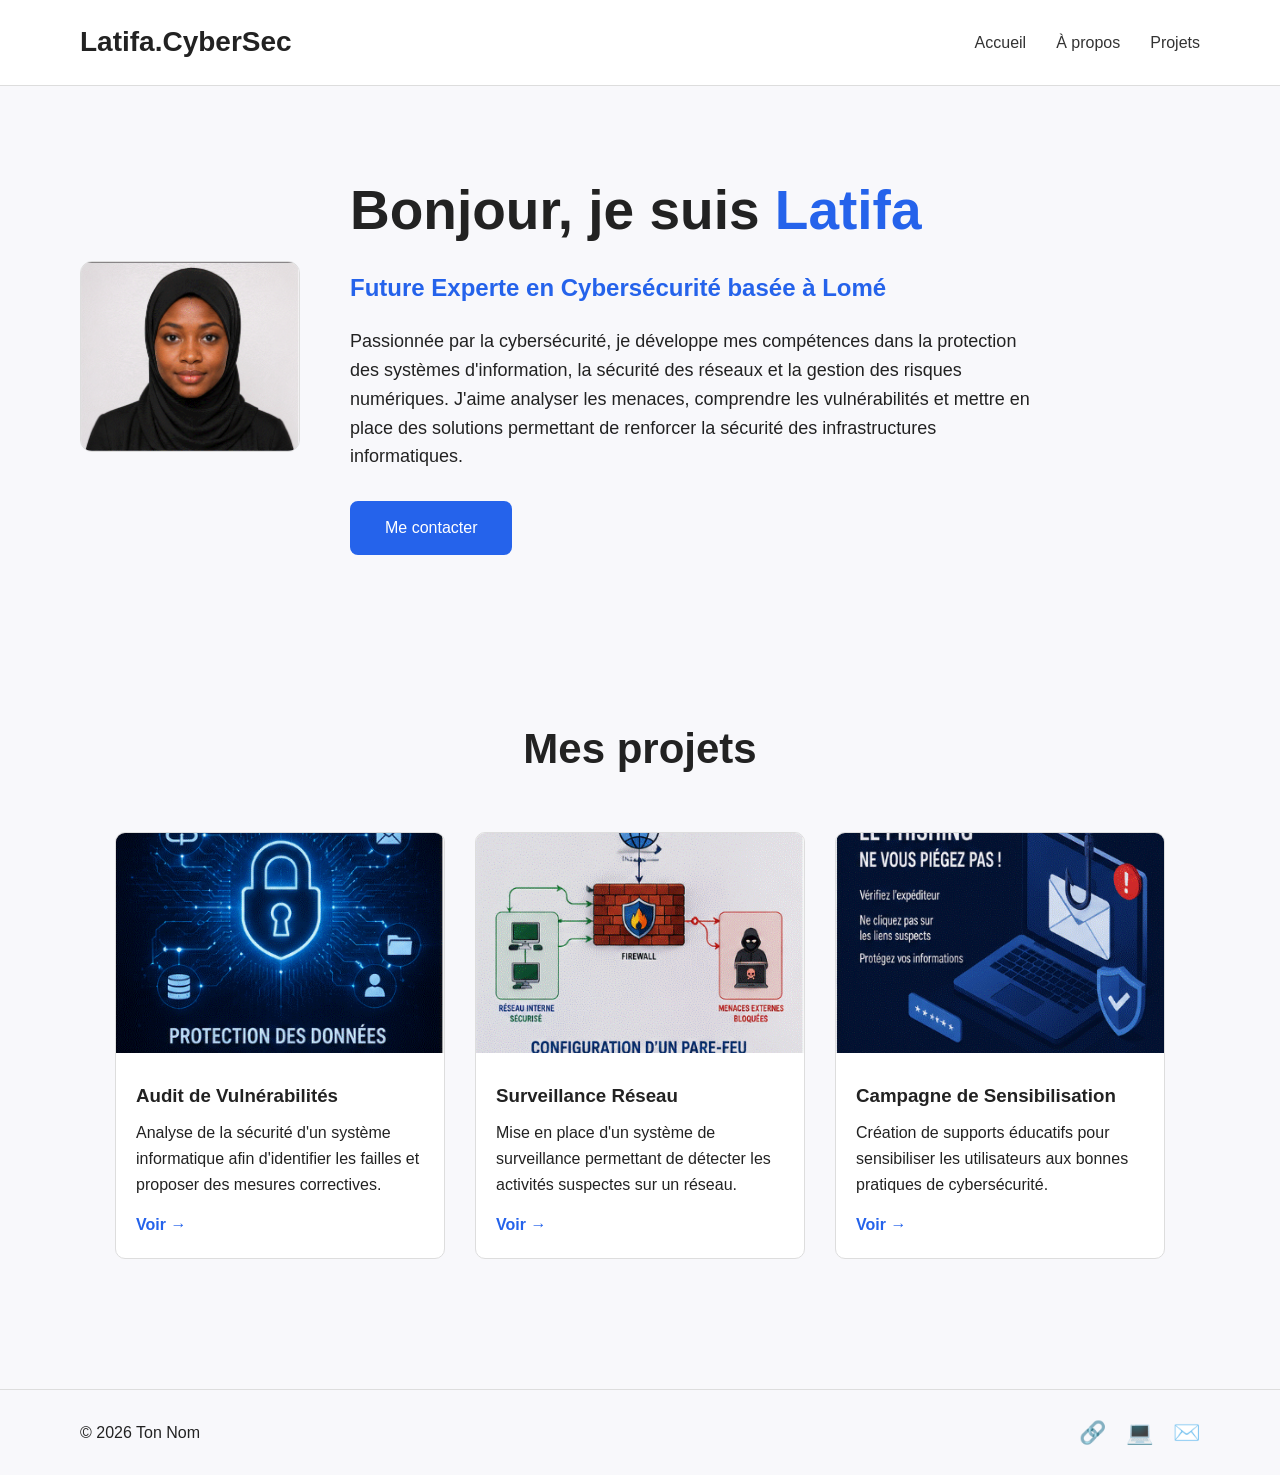
==== index.html @ a185f5f0 "Premier commit" ====
<!DOCTYPE html>
<html lang="fr">
<head>
    <meta charset="UTF-8">
    <meta name="viewport" content="width=device-width, initial-scale=1.0">
    <title>Mon Portfolio</title>
    <link rel="stylesheet" href="style.css">
</head>
<body>

    <!-- ===== HEADER ===== -->
    <header>
        <div class="logo">Latifa.CyberSec</div>

        <nav>
            <ul>
                <li><a href="#accueil">Accueil</a></li>
                <li><a href="#apropos">À propos</a></li>
                <li><a href="#projets">Projets</a></li>
            </ul>
        </nav>
    </header>

    <!-- ===== SECTION ACCUEIL ===== -->
    <section id="accueil" class="hero">

        <div class="photo">
            <img src="images/image.gif" alt="Ma photo">
        </div>

        <div class="hero-text">
           <h1>Bonjour, je suis <span>Latifa</span></h1>

            <h2>Future Experte en Cybersécurité basée à Lomé</h2>

            <p>
                Passionnée par la cybersécurité, je développe mes compétences dans
                la protection des systèmes d'information, la sécurité des réseaux
                et la gestion des risques numériques. J'aime analyser les menaces,
                comprendre les vulnérabilités et mettre en place des solutions
                permettant de renforcer la sécurité des infrastructures informatiques.
            </p>

            <a href="#contact" class="btn">
                Me contacter
            </a>
        </div>

    </section>

    <!-- ===== PROJETS ===== -->
    <section id="projets">

        <h2 class="titre-section">Mes projets</h2>

        <div class="projets-container">

            <!-- Projet 1 -->
            <div class="carte">
                <img src="images/image1.gif" alt="Analyse de vulnérabilités">

                <div class="contenu">
                    <h3>Audit de Vulnérabilités</h3>

                    <p>
                        Analyse de la sécurité d'un système informatique afin
                        d'identifier les failles et proposer des mesures correctives.
                    </p>

                <a href="#">Voir →</a>
                </div>
            </div>

            <!-- Projet 2 -->
            <div class="carte">
                <img src="images/image2.gif" alt="Surveillance réseau">

                <div class="contenu">
                    <h3>Surveillance Réseau</h3>

                    <p>
                        Mise en place d'un système de surveillance permettant
                        de détecter les activités suspectes sur un réseau.
                    </p>

                    <a href="#">Voir →</a>
                </div>
            </div>

            <!-- Projet 3 -->
            <div class="carte">
                <img src="images/image3.gif" alt="Sensibilisation cybersécurité">

                <div class="contenu">
                    <h3>Campagne de Sensibilisation</h3>

                    <p>
                        Création de supports éducatifs pour sensibiliser les
                        utilisateurs aux bonnes pratiques de cybersécurité.
                    </p>

                    <a href="#">Voir →</a>
                </div>
            </div>

        </div>

    </section>

        </div>

    </section>

    <!-- ===== FOOTER ===== -->
    <footer>

        <p>© 2026 Ton Nom</p>

        <div class="socials">
            <a href="#">🔗</a>
            <a href="#">💻</a>
            <a href="#">✉️</a>
        </div>

    </footer>

    <script src="script.js"></script>

</body>
</html>
---- style.css ----
/* ===== RESET ===== */

*{
    margin:0;
    padding:0;
    box-sizing:border-box;
}

body{
    font-family:Arial, Helvetica, sans-serif;
    background:#f8f8fb;
    color:#222;
    line-height:1.6;
}

/* ===== HEADER ===== */

header{
    display:flex;
    justify-content:space-between;
    align-items:center;

    padding:20px 80px;
    background:white;

    border-bottom:1px solid #ddd;

    position:sticky;
    top:0;
}

.logo{
    font-size:28px;
    font-weight:bold;
}

nav ul{
    display:flex;
    list-style:none;
    gap:30px;
}

nav a{
    text-decoration:none;
    color:#333;
    font-weight:500;
}

nav a:hover{
    color:#2563eb;
}

/* ===== HERO ===== */

.hero{
    display:flex;
    align-items:center;
    gap:50px;

    padding:80px;
}

.photo img{
    width:220px;
    border-radius:12px;
    border:1px solid #ddd;
}

.hero-text{
    max-width:700px;
}

.hero-text h1{
    font-size:55px;
    margin-bottom:15px;
}

.hero-text span{
    color:#2563eb;
}

.hero-text h2{
    color:#2563eb;
    margin-bottom:20px;
}

.hero-text p{
    margin-bottom:30px;
    font-size:18px;
}

.btn{
    display:inline-block;
    text-decoration:none;

    background:#2563eb;
    color:white;

    padding:14px 35px;
    border-radius:8px;

    transition:0.3s;
}

.btn:hover{
    background:#1748b6;
}

/* ===== TITRES ===== */

.titre-section{
    text-align:center;
    margin-bottom:50px;
    font-size:42px;
}

/* ===== PROJETS ===== */

#projets{
    padding:80px;
}

.projets-container{
    display:flex;
    justify-content:center;
    gap:30px;
    flex-wrap:wrap;
}

.carte{
    width:330px;
    background:white;

    border:1px solid #ddd;
    border-radius:10px;

    overflow:hidden;

    transition:0.3s;
}

.carte:hover{
    transform:translateY(-8px);
}

.carte img{
    width:100%;
    height:220px;
    object-fit:cover;
}

.contenu{
    padding:20px;
}

.contenu h3{
    margin-bottom:10px;
}

.contenu p{
    margin-bottom:15px;
}

.contenu a{
    text-decoration:none;
    color:#2563eb;
    font-weight:bold;
}

/* ===== CONTACT ===== */

#contact{
    padding:80px;
}

form{
    max-width:700px;
    margin:auto;

    display:flex;
    flex-direction:column;
    gap:20px;
}

input,
textarea{
    padding:15px;
    border:1px solid #ccc;
    border-radius:8px;
    font-size:16px;
}

button{
    padding:15px;
    background:#2563eb;
    color:white;
    border:none;
    border-radius:8px;
    cursor:pointer;
}

button:hover{
    background:#1748b6;
}

/* ===== FOOTER ===== */

footer{
    margin-top:50px;

    display:flex;
    justify-content:space-between;
    align-items:center;

    padding:25px 80px;

    border-top:1px solid #ddd;
}

.socials{
    display:flex;
    gap:20px;
}

.socials a{
    text-decoration:none;
    font-size:22px;
}

/* ===== RESPONSIVE ===== */

@media(max-width:768px){

    header{
        flex-direction:column;
        gap:20px;
        padding:20px;
    }

    .hero{
        flex-direction:column;
        text-align:center;
        padding:40px;
    }

    .hero-text h1{
        font-size:40px;
    }

    footer{
        flex-direction:column;
        gap:20px;
    }
}
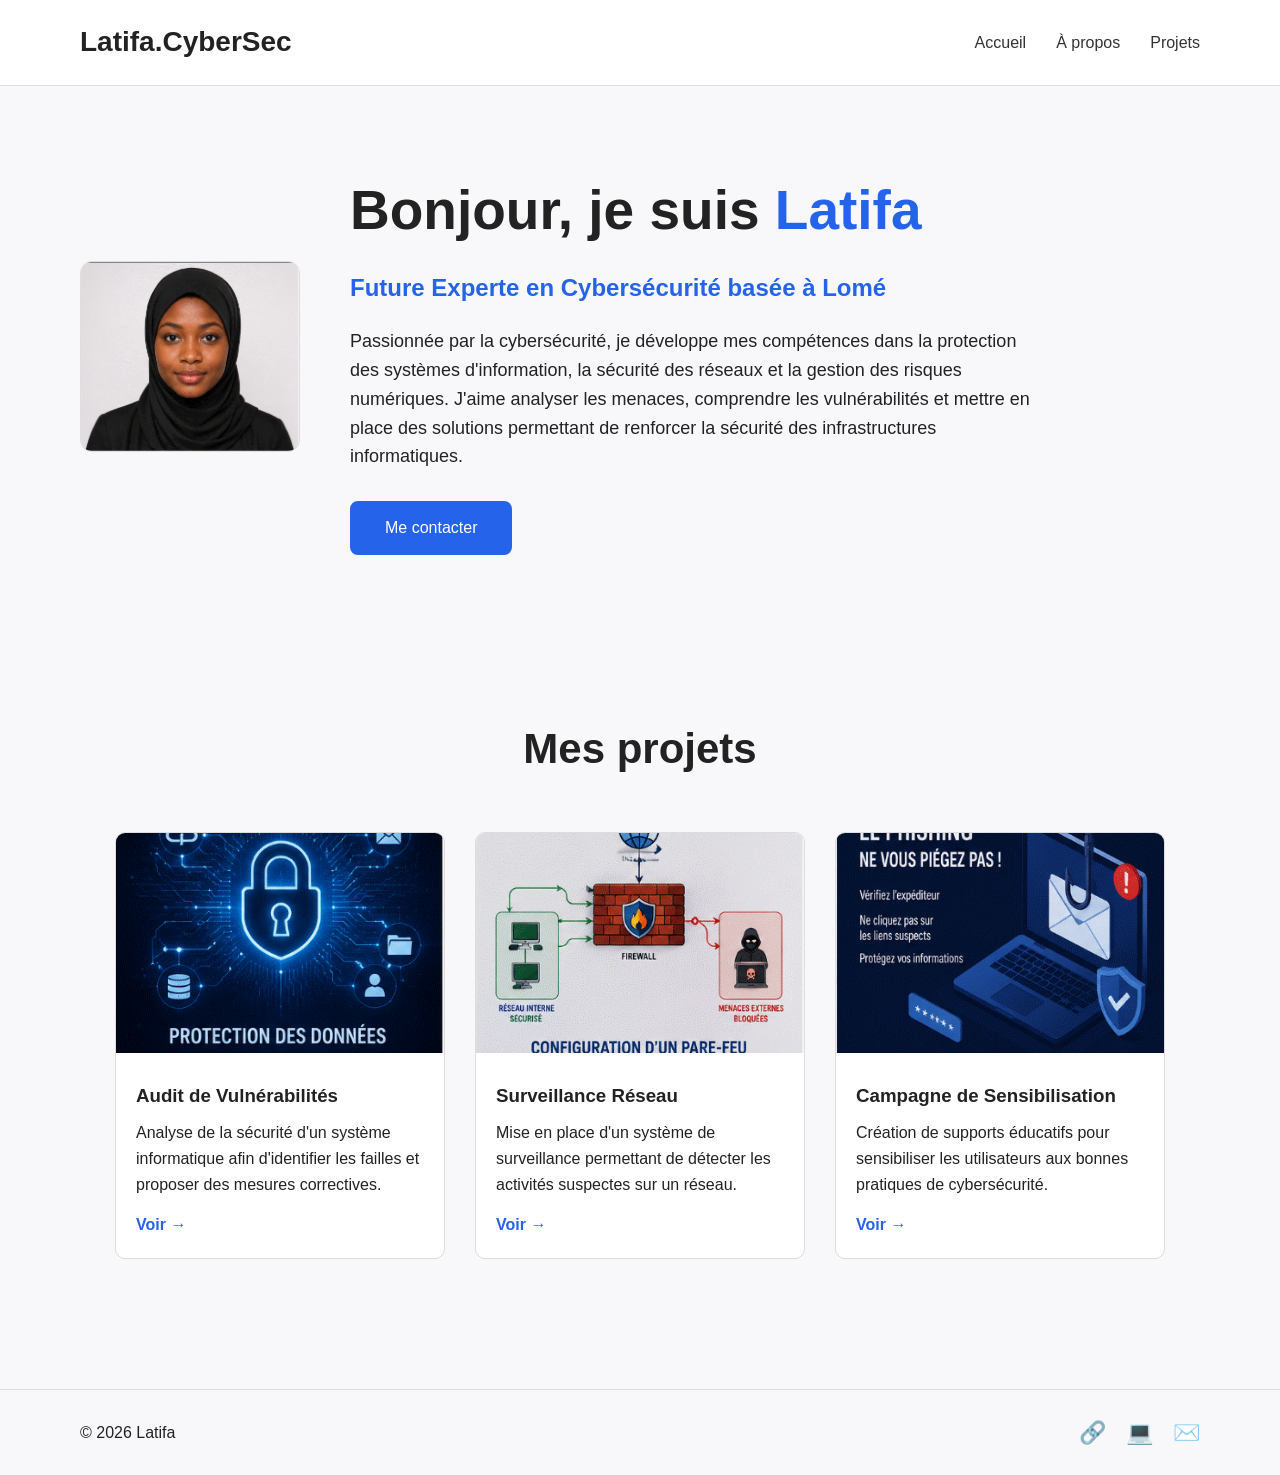
==== commit b58382d0: "Update footer copyright name to 'Latifa'" ====
--- a/index.html
+++ b/index.html
@@ -114,7 +114,7 @@
     <!-- ===== FOOTER ===== -->
     <footer>
 
-        <p>© 2026 Ton Nom</p>
+        <p>© 2026 Latifa</p>
 
         <div class="socials">
             <a href="#">🔗</a>
@@ -127,4 +127,4 @@
     <script src="script.js"></script>
 
 </body>
-</html>+</html>
